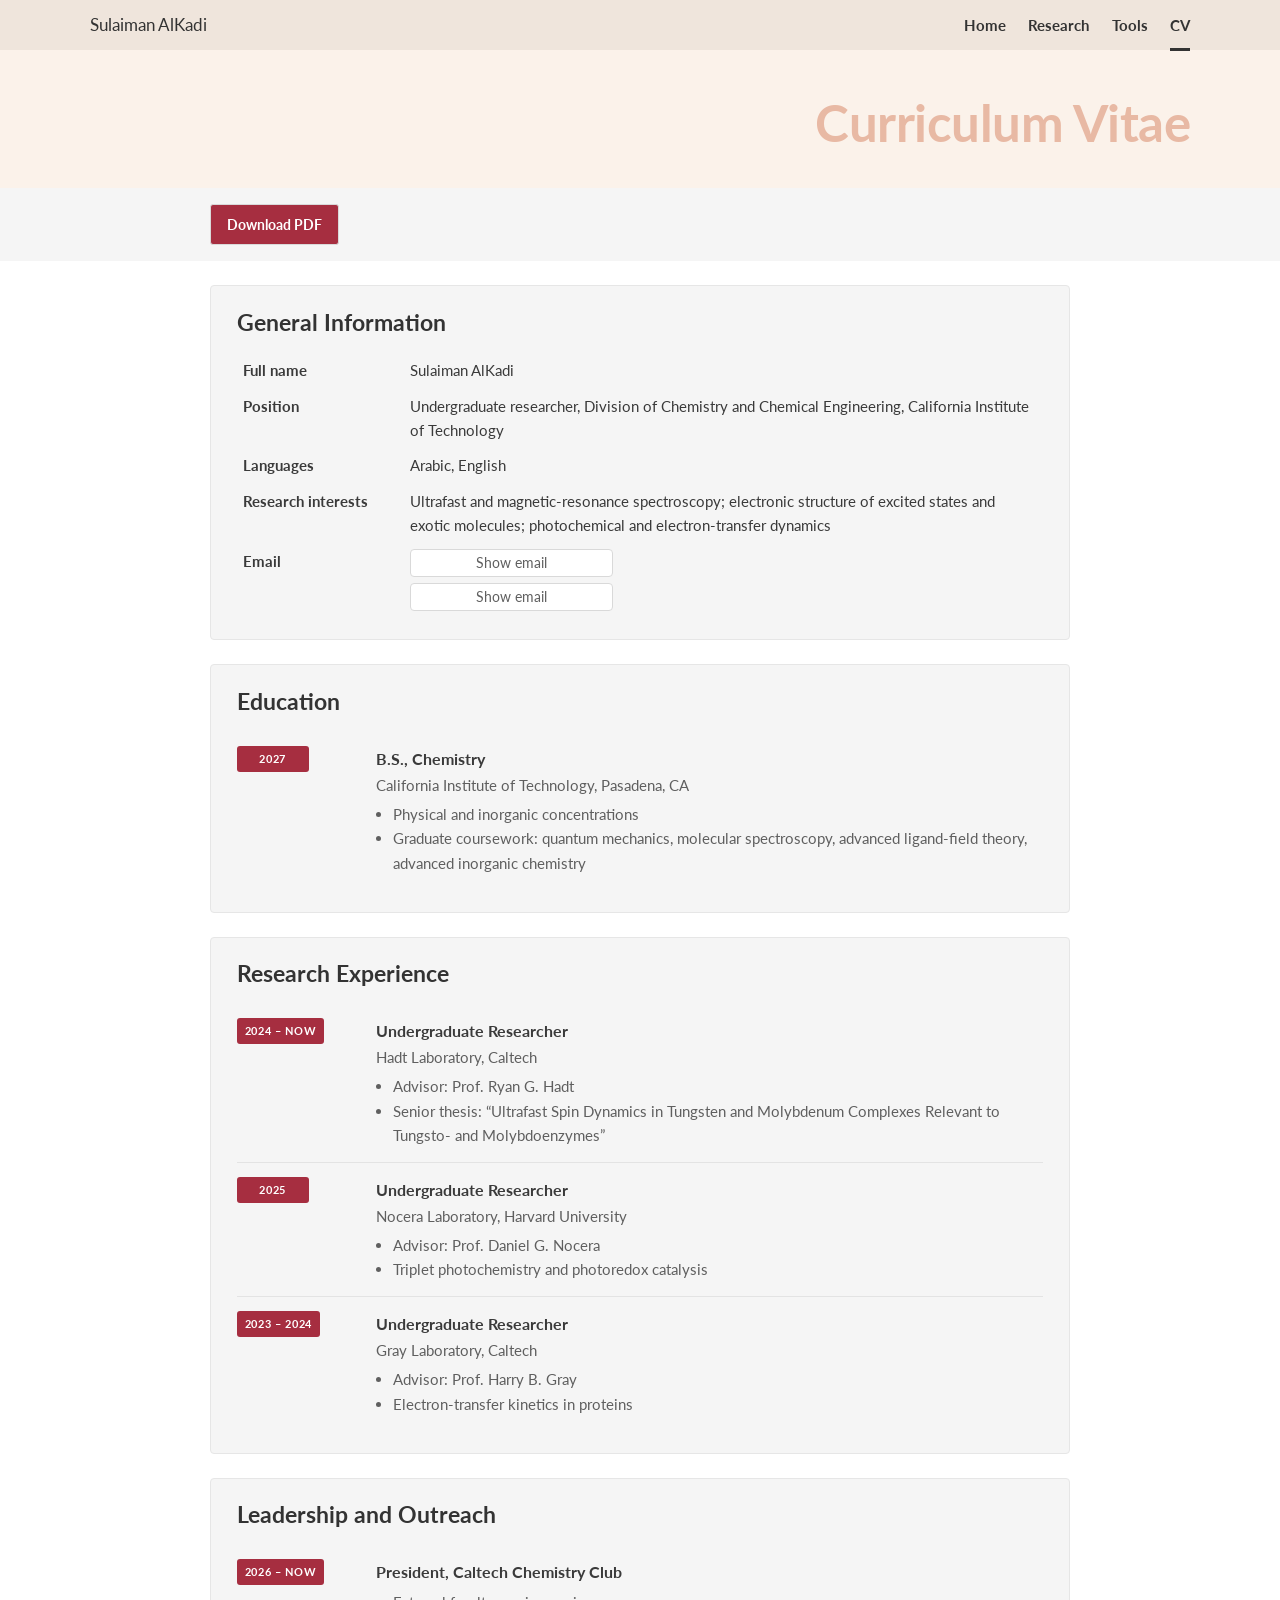
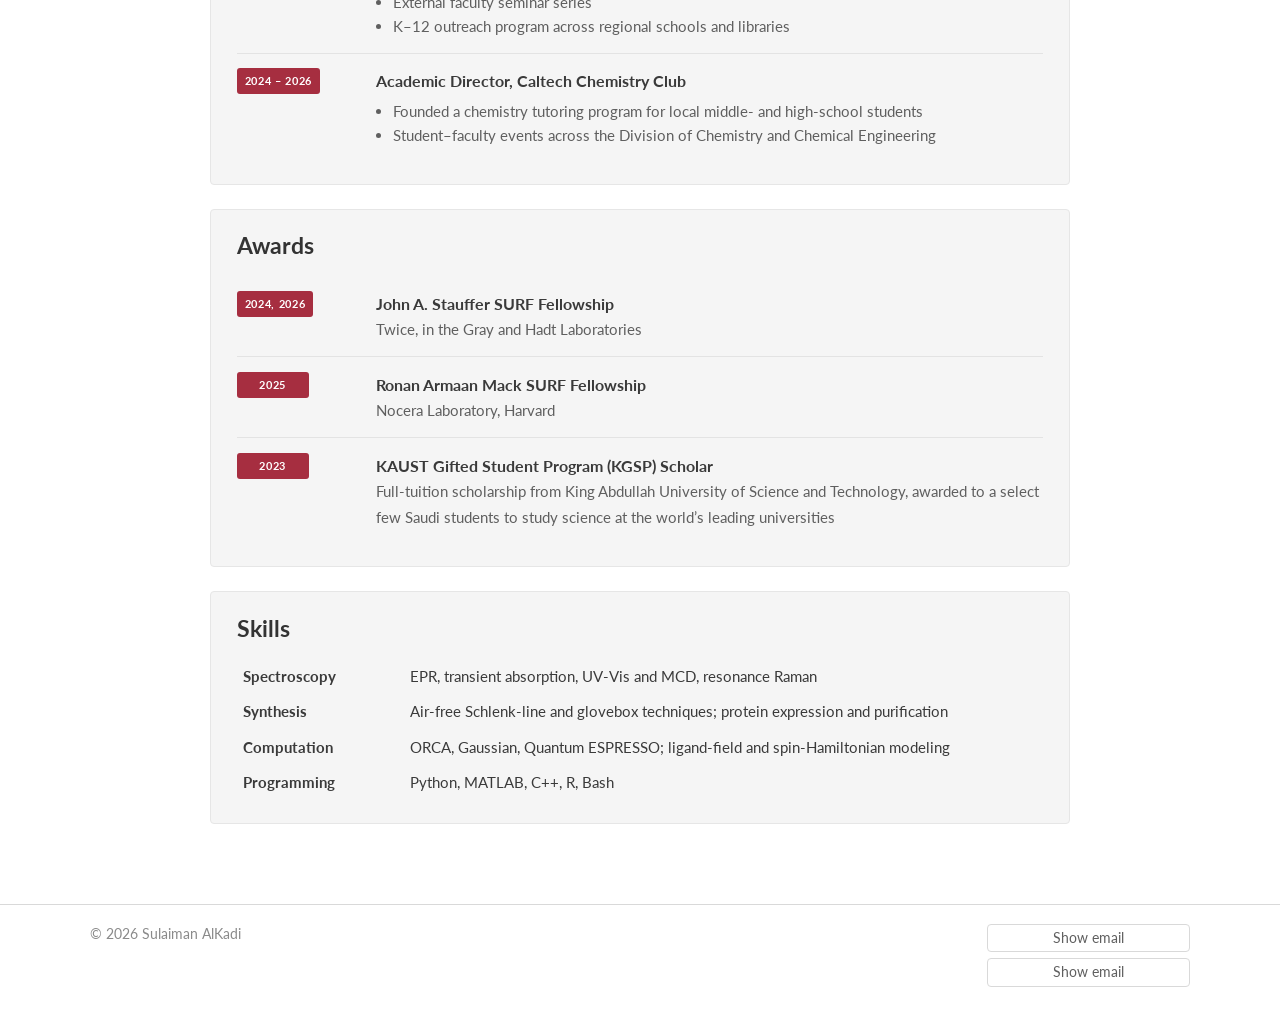
==== cv.html @ 79c08b64 "Personal website" ====
<!DOCTYPE html>
<html lang="en">
<head>
<meta charset="utf-8">
<meta name="viewport" content="width=device-width, initial-scale=1">
<title>Sulaiman AlKadi - CV</title>
<meta name="description" content="CV of Sulaiman AlKadi, chemistry undergraduate at Caltech: education, research experience, presentations, software, teaching, and service.">
<link rel="icon" href="favicon.ico" sizes="any">
<link rel="icon" type="image/png" sizes="48x48" href="favicon-48.png">
<link rel="apple-touch-icon" href="apple-touch-icon.png">
<link rel="preconnect" href="https://fonts.googleapis.com">
<link rel="preconnect" href="https://fonts.gstatic.com" crossorigin>
<link rel="stylesheet" href="https://fonts.googleapis.com/css2?family=Lato:ital,wght@0,400;0,700;1,400&family=IBM+Plex+Mono&display=swap">
<link rel="stylesheet" href="style.css?v=11">
</head>
<body>

<header class="topbar">
  <div class="wrap">
    <a class="brand" href="index.html">Sulaiman AlKadi</a>
    <nav aria-label="Site">
      <a href="index.html">Home</a>
      <a href="research.html">Research</a>
      <a href="tools.html">Tools</a>
      <a href="cv.html" aria-current="page">CV</a>
    </nav>
  </div>
</header>

<section class="title-band"><div class="wrap"><h1>Curriculum Vitae</h1></div></section>
<div class="strip"><div class="narrow cv-actions"><a class="btn" href="cv.pdf">Download PDF</a></div></div>

<main class="narrow cv">

  <section class="card">
    <h2>General Information</h2>
    <table>
      <tr><td>Full name</td><td>Sulaiman AlKadi</td></tr>
      <tr><td>Position</td><td>Undergraduate researcher, Division of Chemistry and Chemical Engineering, California Institute of Technology</td></tr>
      <tr><td>Languages</td><td>Arabic, English</td></tr>
      <tr><td>Research interests</td><td>Ultrafast and magnetic-resonance spectroscopy; electronic structure of excited states and exotic molecules; photochemical and electron-transfer dynamics</td></tr>
      <tr><td>Email</td><td><span class="email-stack"><span class="email-reveal" data-email="idakla.w.namialus|moc.liamg" tabindex="0"><span class="label">Show email</span><a class="addr" href="#">&nbsp;</a></span><span class="email-reveal" data-email="namialus|ude.hcetlac" tabindex="0"><span class="label">Show email</span><a class="addr" href="#">&nbsp;</a></span></span></td></tr>
    </table>
  </section>

  <section class="card">
    <h2>Education</h2>
    <div class="row"><span class="year">2027</span><div><b>B.S., Chemistry</b><span class="sub">California Institute of Technology, Pasadena, CA</span><ul><li>Physical and inorganic concentrations</li><li>Graduate coursework: quantum mechanics, molecular spectroscopy, advanced ligand-field theory, advanced inorganic chemistry</li></ul></div></div>
  </section>

  <section class="card">
    <h2>Research Experience</h2>
    <div class="row"><span class="year">2024 – now</span><div><b>Undergraduate Researcher</b><span class="sub">Hadt Laboratory, Caltech</span><ul><li>Advisor: Prof. Ryan G. Hadt</li><li>Senior thesis: “Ultrafast Spin Dynamics in Tungsten and Molybdenum Complexes Relevant to Tungsto- and Molybdoenzymes”</li></ul></div></div>
    <div class="row"><span class="year">2025</span><div><b>Undergraduate Researcher</b><span class="sub">Nocera Laboratory, Harvard University</span><ul><li>Advisor: Prof. Daniel G. Nocera</li><li>Triplet photochemistry and photoredox catalysis</li></ul></div></div>
    <div class="row"><span class="year">2023 – 2024</span><div><b>Undergraduate Researcher</b><span class="sub">Gray Laboratory, Caltech</span><ul><li>Advisor: Prof. Harry B. Gray</li><li>Electron-transfer kinetics in proteins</li></ul></div></div>
  </section>

  <section class="card">
    <h2>Leadership and Outreach</h2>
    <div class="row"><span class="year">2026 – now</span><div><b>President, Caltech Chemistry Club</b><ul><li>External faculty seminar series</li><li>K–12 outreach program across regional schools and libraries</li></ul></div></div>
    <div class="row"><span class="year">2024 – 2026</span><div><b>Academic Director, Caltech Chemistry Club</b><ul><li>Founded a chemistry tutoring program for local middle- and high-school students</li><li>Student–faculty events across the Division of Chemistry and Chemical Engineering</li></ul></div></div>
  </section>

  <section class="card">
    <h2>Awards</h2>
    <div class="row"><span class="year">2024, 2026</span><div><b>John A. Stauffer SURF Fellowship</b><span class="sub">Twice, in the Gray and Hadt Laboratories</span></div></div>
    <div class="row"><span class="year">2025</span><div><b>Ronan Armaan Mack SURF Fellowship</b><span class="sub">Nocera Laboratory, Harvard</span></div></div>
    <div class="row"><span class="year">2023</span><div><b>KAUST Gifted Student Program (KGSP) Scholar</b><span class="sub">Full-tuition scholarship from King Abdullah University of Science and Technology, awarded to a select few Saudi students to study science at the world’s leading universities</span></div></div>
  </section>

  <section class="card">
    <h2>Skills</h2>
    <table>
      <tr><td>Spectroscopy</td><td>EPR, transient absorption, UV-Vis and MCD, resonance Raman</td></tr>
      <tr><td>Synthesis</td><td>Air-free Schlenk-line and glovebox techniques; protein expression and purification</td></tr>
      <tr><td>Computation</td><td>ORCA, Gaussian, Quantum ESPRESSO; ligand-field and spin-Hamiltonian modeling</td></tr>
      <tr><td>Programming</td><td>Python, MATLAB, C++, R, Bash</td></tr>
    </table>
  </section>

</main>

<footer><div class="wrap"><span>© 2026 Sulaiman AlKadi</span><span><span class="email-stack"><span class="email-reveal" data-email="idakla.w.namialus|moc.liamg" tabindex="0"><span class="label">Show email</span><a class="addr" href="#">&nbsp;</a></span><span class="email-reveal" data-email="namialus|ude.hcetlac" tabindex="0"><span class="label">Show email</span><a class="addr" href="#">&nbsp;</a></span></span></span></div></footer>
<script src="email.js?v=1"></script>
<script data-goatcounter="https://salkadi.goatcounter.com/count" async src="//gc.zgo.at/count.js"></script>
</body>
</html>
---- style.css ----
/* Sulaiman AlKadi — site stylesheet */
:root {
  --bar: #efe5dc;          /* top bar */
  --band: #fbf2ea;         /* page-title / home band */
  --disc: #f3c9b1;         /* circle behind the portrait */
  --paper: #ffffff;
  --panel: #f5f5f5;        /* grey info strip, cv cards */
  --ink: #3a3a3a;
  --ink-2: #5f5f5f;
  --ink-3: #8a8a8a;
  --rule: #d9d9d9;
  --heading: #333333;
  --title-faint: #e8b9a4;  /* big faint page title on the band */
  --link: #8a2536;
  --accent: #a62e40;
  --icon: #b5603f;         /* round social icons */
  --sans: "Lato", "Segoe UI", Helvetica, Arial, sans-serif;
  --mono: "IBM Plex Mono", Consolas, monospace;
  color-scheme: light;
}

* { box-sizing: border-box; }
[hidden] { display: none !important; }
html { scroll-behavior: smooth; }
body { margin: 0; background: var(--paper); color: var(--ink); font-family: var(--sans); font-size: 16px; line-height: 1.6; -webkit-font-smoothing: antialiased; }
a { color: var(--link); text-decoration: none; }
a:hover { text-decoration: underline; }
a:focus-visible, button:focus-visible { outline: 2px solid var(--accent); outline-offset: 2px; }
p { margin: 0 0 1em; }
h1, h2, h3 { font-family: var(--sans); color: var(--heading); font-weight: 700; line-height: 1.2; margin: 0; }

.wrap { width: min(1100px, calc(100% - 3rem)); margin: 0 auto; }
.narrow { width: min(860px, calc(100% - 3rem)); margin: 0 auto; }

/* text the owner fills in */
.fill { color: var(--ink-3); font-style: italic; border-bottom: 1px dashed #c9c9c9; }

/* ---------- top bar ---------- */
.topbar { background: var(--bar); position: sticky; top: 0; z-index: 10; }
.topbar .wrap { display: flex; justify-content: space-between; align-items: center; height: 50px; gap: 1rem; }
.topbar .brand { font-family: var(--sans); font-size: 1.05rem; color: var(--heading); }
.topbar .brand:hover { text-decoration: none; }
.topbar nav { display: flex; gap: 1.4rem; font-size: .95rem; font-weight: 700; }
.topbar nav a { color: var(--heading); padding: 14px 0 11px; border-bottom: 3px solid transparent; }
.topbar nav a:hover { text-decoration: none; color: #000; }
.topbar nav a[aria-current="page"] { border-bottom-color: var(--heading); }
@media (max-width: 640px) {
  .topbar nav { gap: .9rem; font-size: .85rem; }
  /* phones: the nav takes its own row under the name (it was wider than the screen) */
  .topbar .wrap { flex-wrap: wrap; height: auto; row-gap: 0; padding-top: .45rem; }
  .topbar nav { width: 100%; justify-content: space-between; gap: .4rem; }
  .topbar nav a { padding: 8px 0 7px; }
}

/* ---------- home band ---------- */
.home-band { background: var(--band); padding: 3.5rem 0 3rem; }
.home-band .wrap { display: grid; grid-template-columns: 1fr 1.1fr; gap: 3rem; align-items: start; }
.who { text-align: center; }
.disc { width: 300px; height: 300px; border-radius: 50%; background: var(--disc); margin: 0 auto 2rem; display: grid; place-items: center; }
.portrait { width: 245px; height: 245px; border-radius: 50%; object-fit: cover; display: block; }
.portrait.placeholder { background: #fff8f3; color: var(--ink-3); font-size: .85rem; display: grid; place-items: center; text-align: center; padding: 1rem; line-height: 1.4; }
.who h1 { font-size: 2.6rem; letter-spacing: -.01em; margin-bottom: 1rem; }
.who .line { font-size: 1.15rem; font-weight: 700; color: var(--ink-3); margin: 0 0 .3rem; }
.who .line a { color: #1f5fbf; }
.greet h2 { font-size: 2.4rem; color: var(--ink-3); margin-bottom: 1.6rem; }
.greet p { font-size: 1.15rem; line-height: 1.75; }
@media (max-width: 820px) { .home-band .wrap { grid-template-columns: 1fr; } .disc { width: 240px; height: 240px; } .portrait { width: 196px; height: 196px; } }

/* ---------- social icons ---------- */
.social { display: flex; justify-content: center; gap: 1.6rem; padding: 2.4rem 0 1.4rem; }
.social a { width: 54px; height: 54px; border-radius: 50%; background: var(--icon); color: #fff; display: grid; place-items: center; font-family: var(--sans); font-size: 1.15rem; font-weight: 700; }
.social a:hover { text-decoration: none; background: var(--accent); }
.social a svg { width: 26px; height: 26px; fill: #fff; }

/* ---------- two-column home sections ---------- */
.two { display: grid; grid-template-columns: 1fr 1fr; gap: 3rem; padding: 2rem 0; }
.two h2 { font-size: 1.6rem; text-align: center; margin-bottom: 1.2rem; }
.two ul { margin: 0; padding-left: 1.1rem; }
.two li { margin-bottom: .45rem; font-weight: 700; }
.two li a { color: var(--ink); }
.edu { list-style: none; padding: 0; }
.edu li { font-weight: 400; margin-bottom: 1rem; }
.edu b { display: block; }
.edu small { color: var(--ink-2); font-size: .9rem; display: block; }
@media (max-width: 820px) { .two { grid-template-columns: 1fr; } }

.labelled { display: grid; grid-template-columns: 1fr 2fr; gap: 3rem; padding: 2rem 0; border-top: 1px solid var(--rule); }
.labelled h2 { font-size: 1.6rem; text-align: center; padding: .8rem 0; border-top: 2px solid #eee; border-bottom: 2px solid #eee; align-self: start; }
.labelled ul { margin: 0; padding-left: 1.1rem; }
.labelled li { margin-bottom: .9rem; }
.labelled li b { display: block; }
.labelled li small { color: var(--ink-2); font-size: .9rem; }
@media (max-width: 820px) { .labelled { grid-template-columns: 1fr; gap: 1rem; } }

/* ---------- page title band ---------- */
.title-band { background: var(--band); padding: 2.6rem 0 2.2rem; }
.title-band .wrap { text-align: right; }
.title-band h1 { font-size: 3.2rem; color: var(--title-faint); letter-spacing: -.01em; }
.strip { background: var(--panel); padding: 1rem 0; font-size: .95rem; color: var(--ink-2); }

/* ---------- research entries ---------- */
.entry { padding: 2.4rem 0 1.4rem; }
.entry > h2 { font-size: 2rem; padding: .6rem 0; border-top: 2px solid #e6e6e6; border-bottom: 2px solid #e6e6e6; margin-bottom: 1.6rem; }
.entry .cols { display: grid; grid-template-columns: 1.15fr 1fr; gap: 2.5rem; align-items: start; }
.entry .cols.flip { grid-template-columns: 1fr 1.15fr; }
.entry .cols.flip .text { order: 2; }
.entry .text p { text-align: justify; hyphens: auto; }
.entry figure { margin: 0; text-align: center; }
.entry figure img { max-width: 100%; height: auto; }
.entry figure canvas.anim { display: block; width: 100%; aspect-ratio: 4 / 3; }
.entry figure .figbox { border: 1px dashed #cfcfcf; background: #fafafa; aspect-ratio: 4 / 3; display: grid; place-items: center; color: var(--ink-3); font-size: .9rem; font-style: italic; padding: 1rem; }
.entry figcaption { font-size: .85rem; color: var(--ink-2); margin-top: .6rem; }
.entry figcaption b { color: var(--ink); }
@media (max-width: 820px) { .entry .cols, .entry .cols.flip { grid-template-columns: 1fr; } .entry .cols.flip .text { order: 0; } }

/* ---------- publications / notes ---------- */
.pubs { padding: 1.5rem 0 2rem; }
.pubs h2 { font-size: 1.5rem; margin: 1.8rem 0 .8rem; padding-bottom: .4rem; border-bottom: 2px solid #e6e6e6; }
.pubs ol { margin: 0; padding-left: 1.4rem; }
.pubs li { margin-bottom: .9rem; }
.pubs li b { display: block; }
.pubs li b a { color: var(--heading); text-decoration: underline; }
.pubs li small { color: var(--ink-2); font-size: .9rem; }
.pubs li .links { font-size: .85rem; }
.pubs li .links a { margin-right: .8rem; }

/* ---------- software ---------- */
.tools { padding: 1.5rem 0 2rem; }
.tool { display: grid; grid-template-columns: 220px 1fr; gap: 2rem; padding: 1.8rem 0; border-bottom: 1px solid var(--rule); }
.tool:last-child { border-bottom: 0; }
.tool h2 { font-size: 1.45rem; }
.tool .meta { font-size: .85rem; color: var(--ink-2); margin-top: .4rem; line-height: 1.5; }
.tool .meta code { font-family: var(--mono); font-size: .8rem; background: var(--panel); padding: .1rem .35rem; border-radius: 3px; }
.tool .links { margin-top: .6rem; display: flex; flex-wrap: wrap; gap: .5rem; }
.tool .links a { font-size: .85rem; font-weight: 700; border: 1px solid var(--rule); border-radius: 3px; padding: .25rem .6rem; color: var(--heading); }
.tool .links a.live { background: var(--accent); border-color: var(--accent); color: #fff; }
.tool .links a:hover { text-decoration: none; border-color: var(--heading); }
.tool .body p { text-align: justify; hyphens: auto; }
.tool .body p:last-child { margin-bottom: 0; }
@media (max-width: 820px) { .tool { grid-template-columns: 1fr; gap: .8rem; } }

/* ---------- cv ---------- */
.cv { padding: 1.5rem 0 2rem; display: grid; gap: 1.5rem; }
.card { background: var(--panel); border: 1px solid #e6e6e6; border-radius: 4px; padding: 1.4rem 1.6rem; }
.card h2 { font-size: 1.45rem; margin-bottom: 1rem; }
.card table { width: 100%; border-collapse: collapse; font-size: .95rem; }
.card td { padding: .35rem .4rem; vertical-align: top; }
.card td:first-child { font-weight: 700; width: 11em; }
@media (max-width: 520px) {
  .card { padding: 1rem 1rem; }
  .card td { display: block; padding: .1rem 0; }
  .card td:first-child { width: auto; padding-top: .55rem; }
}
.row { display: grid; grid-template-columns: 120px 1fr; gap: 1.2rem; padding: .9rem 0; border-bottom: 1px solid #e3e3e3; }
.row:last-child { border-bottom: 0; }
.row .year { font-size: .7rem; font-weight: 700; letter-spacing: .06em; text-transform: uppercase; color: #fff; background: var(--accent); border-radius: 3px; padding: .25rem .5rem; text-align: center; align-self: start; justify-self: start; min-width: 72px; }
.row b { display: block; }
.row ul { margin: .3rem 0 0; padding-left: 1.1rem; color: var(--ink-2); font-size: .95rem; }
.row .sub { color: var(--ink-2); font-size: .95rem; }
.cv-actions { display: flex; gap: 1rem; align-items: center; font-size: .95rem; }
.cv-actions a.btn { background: var(--accent); color: #fff; padding: .5rem 1rem; border-radius: 3px; font-weight: 700; }
.cv-actions a.btn:hover { text-decoration: none; background: var(--link); }
@media (max-width: 640px) { .row { grid-template-columns: 1fr; gap: .4rem; } }

/* ---------- footer ---------- */
footer { border-top: 1px solid var(--rule); margin-top: 3rem; padding: 1.2rem 0 2.5rem; font-size: .85rem; color: var(--ink-3); }
footer .wrap { display: flex; justify-content: space-between; flex-wrap: wrap; gap: .5rem 1.5rem; }

/* ---------- SuperSpinner demo page ---------- */
.ss-controls { display: flex; flex-wrap: wrap; gap: .8rem 1.4rem; align-items: center; margin: 1.6rem 0 1rem; }
.ss-controls label { font-size: .9rem; color: var(--ink-2); display: inline-flex; align-items: center; gap: .4rem; }
.ss-controls input[type="checkbox"] { accent-color: var(--accent); }
.btn { display: inline-flex; align-items: center; padding: .5rem 1rem; border: 1px solid var(--rule); border-radius: 3px; font-family: var(--sans); font-size: .9rem; font-weight: 700; color: var(--heading); background: #fff; cursor: pointer; }
.btn.primary { background: var(--accent); border-color: var(--accent); color: #fff; }
.btn.primary:hover { background: var(--link); }
.btn:disabled { opacity: .5; cursor: default; }
.ss-status { font-family: var(--mono); font-size: .78rem; color: var(--ink-3); margin: 0 0 1rem; min-height: 1.2em; }
.ss-grid { display: grid; grid-template-columns: minmax(0, 3fr) minmax(280px, 2fr); gap: 2rem; align-items: start; }
.ss-plot { background: #fff; border: 1px solid var(--rule); padding: .4rem; }
.ss-canvas { display: block; width: 100%; height: 380px; }
.ss-note, .ss-time { font-family: var(--mono); font-size: .74rem; color: var(--ink-3); margin: .6rem 0 0; }
.ss-table { width: 100%; border-collapse: collapse; font-size: .9rem; font-variant-numeric: tabular-nums; }
.ss-table th, .ss-table td { text-align: left; padding: .4rem .5rem; border-bottom: 1px solid var(--rule); vertical-align: top; }
.ss-table thead th { font-size: .7rem; text-transform: uppercase; letter-spacing: .08em; color: var(--ink-3); }
.ss-table tbody th { font-weight: 700; color: var(--ink-2); }
.ss-table td { font-family: var(--mono); font-size: .84rem; }
.ss-table td.ok { color: var(--ink); }
.ss-table td.miss { color: var(--accent); }
.ss-how { margin: 2rem 0 0; color: var(--ink-2); font-size: .95rem; max-width: 760px; }
.ss-how h2 { font-size: 1.2rem; margin-bottom: .6rem; }
.ss-how p { text-align: justify; }
@media (max-width: 820px) { .ss-grid { grid-template-columns: 1fr; } .ss-canvas { height: 320px; } }
/* tokens the demo script reads */
:root { --grid: #e9e9e9; --trace: #a62e40; --ink-3: #8a8a8a; --accent-ink: #8a2536; }

/* ---------- tool write-up pages (Starling) ---------- */
.writeup { padding: 1rem 0 2rem; }
.writeup h2 { font-size: 1.7rem; padding: .5rem 0; border-top: 2px solid #e6e6e6; border-bottom: 2px solid #e6e6e6; margin: 2.2rem 0 1.2rem; }
.writeup h3 { font-size: 1.15rem; margin: 1.4rem 0 .6rem; }
.writeup p { text-align: justify; hyphens: auto; }
.writeup ul { padding-left: 1.2rem; }
.writeup li { margin-bottom: .5rem; }
.writeup code { font-family: var(--mono); font-size: .85em; background: var(--panel); padding: .1rem .3rem; border-radius: 3px; }
.writeup figure { margin: 1.4rem 0; text-align: center; }
.writeup figure img { max-width: 100%; height: auto; border: 1px solid var(--rule); }
.writeup figcaption { font-size: .85rem; color: var(--ink-2); margin-top: .6rem; text-align: left; }
.writeup .shots { display: grid; grid-template-columns: 1fr 1fr; gap: 1rem; }
.writeup .shots figure { margin: 0; }
.tbl { width: 100%; border-collapse: collapse; font-size: .92rem; margin: .8rem 0 1.2rem; font-variant-numeric: tabular-nums; }
.tbl th, .tbl td { text-align: left; padding: .4rem .6rem; border-bottom: 1px solid var(--rule); vertical-align: top; }
.tbl thead th { font-size: .75rem; text-transform: uppercase; letter-spacing: .06em; color: var(--ink-3); }
.tbl td.num { font-family: var(--mono); font-size: .85rem; }
.tbl-wrap { overflow-x: auto; }
.embed { border: 1px solid var(--rule); background: #fafafa; margin: 1rem 0 .4rem; }
.embed iframe { display: block; width: 100%; height: 1800px; border: 0; }
.embed-note { font-size: .85rem; color: var(--ink-3); margin: 0 0 1rem; }
@media (max-width: 820px) { .writeup .shots { grid-template-columns: 1fr; } .embed iframe { height: 2600px; } }

/* ---------- step scaffolding shared with the Starling app ---------- */
.step { padding: 2rem 0 .5rem; border-top: 1px solid var(--rule); }
.step:first-of-type { border-top: 0; }
.step > h2 { font-size: 1.45rem; display: flex; align-items: baseline; gap: .6rem; }
.step > h2 .n { font-family: var(--sans); font-size: .95rem; color: #fff; background: var(--accent); border-radius: 3px; padding: .1rem .5rem; line-height: 1.5; }
.step > .lede { color: var(--ink-2); font-size: .95rem; margin: .5rem 0 1.1rem; max-width: 72ch; }
.step code { font-family: var(--mono); font-size: .85em; background: var(--panel); padding: .05rem .3rem; }
.dropzone { border: 2px dashed #cdbfb4; background: var(--band); border-radius: 5px; padding: 2.2rem 1rem; text-align: center; cursor: pointer; transition: background .12s; }
.dropzone:hover, .dropzone.hot { background: #f7e8dc; border-color: var(--accent); }
.dropzone b { display: block; font-size: 1.1rem; margin-bottom: .3rem; color: var(--heading); }
.dropzone span { font-size: .85rem; color: var(--ink-2); font-family: var(--mono); }
.loadrow { display: flex; flex-wrap: wrap; gap: .6rem; margin-top: .9rem; align-items: center; }
.btn.sm { padding: .3rem .65rem; font-size: .8rem; }
.btn:hover:not(:disabled) { border-color: var(--heading); }
.optrow { display: flex; flex-wrap: wrap; gap: .7rem 1.5rem; align-items: center; margin: .6rem 0 1rem; }
.optrow label { font-size: .9rem; color: var(--ink-2); display: inline-flex; align-items: center; gap: .4rem; cursor: pointer; }
.optrow input[type=checkbox] { accent-color: var(--accent); width: 15px; height: 15px; cursor: pointer; }
.optrow input[type=number], .optrow select { font-family: var(--mono); font-size: .82rem; padding: .25rem .4rem; border: 1px solid var(--rule); border-radius: 3px; background: #fff; }
.optrow input[type=number] { width: 6.5rem; }
.optrow select { font-family: var(--sans); font-size: .88rem; }
.grid2 { display: grid; grid-template-columns: minmax(0, 3fr) minmax(260px, 2fr); gap: 1.8rem; align-items: start; }
.plot { background: #fff; border: 1px solid var(--rule); padding: .4rem; }
.plot canvas { display: block; width: 100%; height: 380px; }
.cap { font-family: var(--mono); font-size: .74rem; color: var(--ink-3); margin: .5rem 0 .4rem; }
table.t { width: 100%; border-collapse: collapse; font-size: .9rem; font-variant-numeric: tabular-nums; }
table.t th, table.t td { text-align: left; padding: .42rem .5rem; border-bottom: 1px solid var(--rule); vertical-align: top; }
table.t thead th { font-size: .7rem; text-transform: uppercase; letter-spacing: .08em; color: var(--ink-3); font-weight: 700; }
table.t tbody th { font-weight: 700; color: var(--ink-2); }
table.t td { font-family: var(--mono); font-size: .84rem; }
table.t td.ok { color: var(--ink); } table.t td.miss { color: var(--accent); }
table.t .src { font-size: .68rem; color: var(--ink-3); font-family: var(--sans); text-transform: uppercase; letter-spacing: .05em; }
.muted { color: var(--ink-3); font-family: var(--sans); }
.note { font-size: .88rem; padding: .5rem .8rem; margin: .5rem 0; border-left: 3px solid #8a5d12; background: var(--panel); line-height: 1.5; }
.note.ok { border-left-color: #2e7d55; }
details.adv { margin: .8rem 0 1rem; border: 1px solid var(--rule); border-radius: 4px; background: var(--panel); }
details.adv > summary { cursor: pointer; padding: .5rem .8rem; font-size: .85rem; font-weight: 700; color: var(--ink-2); list-style: none; }
details.adv > summary::-webkit-details-marker { display: none; }
details.adv > summary:before { content: "\25B8  "; color: var(--ink-3); }
details.adv[open] > summary:before { content: "\25BE  "; }
details.adv .inner { padding: .2rem .9rem .8rem; }
details.adv pre { font-family: var(--mono); font-size: .8rem; background: #fff; border: 1px solid var(--rule); padding: .7rem .9rem; overflow-x: auto; margin: .4rem 0 .6rem; }
.ss-status.ok { color: #2e7d55; } .ss-status.bad { color: #a53c2a; }
@media (max-width: 820px) { .grid2 { grid-template-columns: 1fr; } .plot canvas { height: 320px; } }


/* ---------- opening cover (home page, once per session) ---------- */
#cover { display: none; position: fixed; left: 0; right: 0; top: 50px; bottom: 0; z-index: 9;
  background: #e5703c; opacity: 1; transition: opacity .9s ease; }
html.cover-on { overflow: hidden; }
html.cover-on #cover { display: block; }
#cover.leaving { opacity: 0; pointer-events: none; }
#cover canvas { position: absolute; inset: 0; width: 100%; height: 100%; display: block; cursor: crosshair; touch-action: none; }
.cover-text { position: absolute; left: 50%; top: 45%; transform: translate(-50%, -50%); width: min(660px, calc(100% - 3rem));
  text-align: center; pointer-events: none; }
.cover-text h1 { font-size: clamp(2.2rem, 5vw, 3.1rem); letter-spacing: -.01em; margin: 0 0 1.1rem; color: var(--heading); }
.cover-text p { font-size: 1.06rem; line-height: 1.7; color: var(--ink); margin: 0; }
.cover-text p b { color: var(--heading); }
.cover-text .coarse { display: none; }
@media (pointer: coarse) { .cover-text .fine { display: none; } .cover-text .coarse { display: inline; } }
.cover-foot { position: absolute; left: 0; right: 0; bottom: 20px; display: flex; justify-content: center; pointer-events: none; }
.cover-enter { pointer-events: auto; font: 700 .95rem var(--sans); color: var(--heading); background: none; border: 0;
  padding: .35rem 1rem; cursor: pointer; display: flex; flex-direction: column; align-items: center; gap: .4rem; }
.cover-enter:hover { color: var(--accent); }
.cover-enter .bar { width: 110px; height: 2px; background: rgba(51,51,51,.18); overflow: hidden; }
.cover-enter .bar i { display: block; height: 100%; background: var(--accent); transform: scaleX(0); transform-origin: left; }
@media (max-width: 640px) { .cover-text { top: 42%; } .cover-text p { font-size: .98rem; } }
@media (prefers-reduced-motion: reduce) { #cover { display: none !important; } html.cover-on { overflow: auto; } }

/* ---------- email blocks: "Show email" until hovered, focused or tapped ---------- */
.email-stack { display: inline-flex; flex-direction: column; align-items: stretch; gap: .35rem; vertical-align: top; }
p .email-stack { display: flex; width: max-content; margin-top: .5rem; }
.email-reveal { display: inline-grid; cursor: pointer; font-size: .9rem; line-height: 1.4;
  border: 1px solid var(--rule); border-radius: 4px; background: #fff; padding: .2rem .65rem; }
.email-reveal > * { grid-area: 1 / 1; transition: opacity .15s ease; }
.email-reveal .label { color: var(--ink-2); justify-self: center; }
.email-reveal .addr { justify-self: center; }
.email-reveal .addr { opacity: 0; pointer-events: none; color: var(--link); }
.email-reveal:hover .label, .email-reveal:focus-within .label, .email-reveal.open .label { opacity: 0; }
.email-reveal:hover .addr, .email-reveal:focus-within .addr, .email-reveal.open .addr { opacity: 1; pointer-events: auto; }
.email-reveal:hover, .email-reveal:focus-within, .email-reveal.open { border-color: var(--link); }
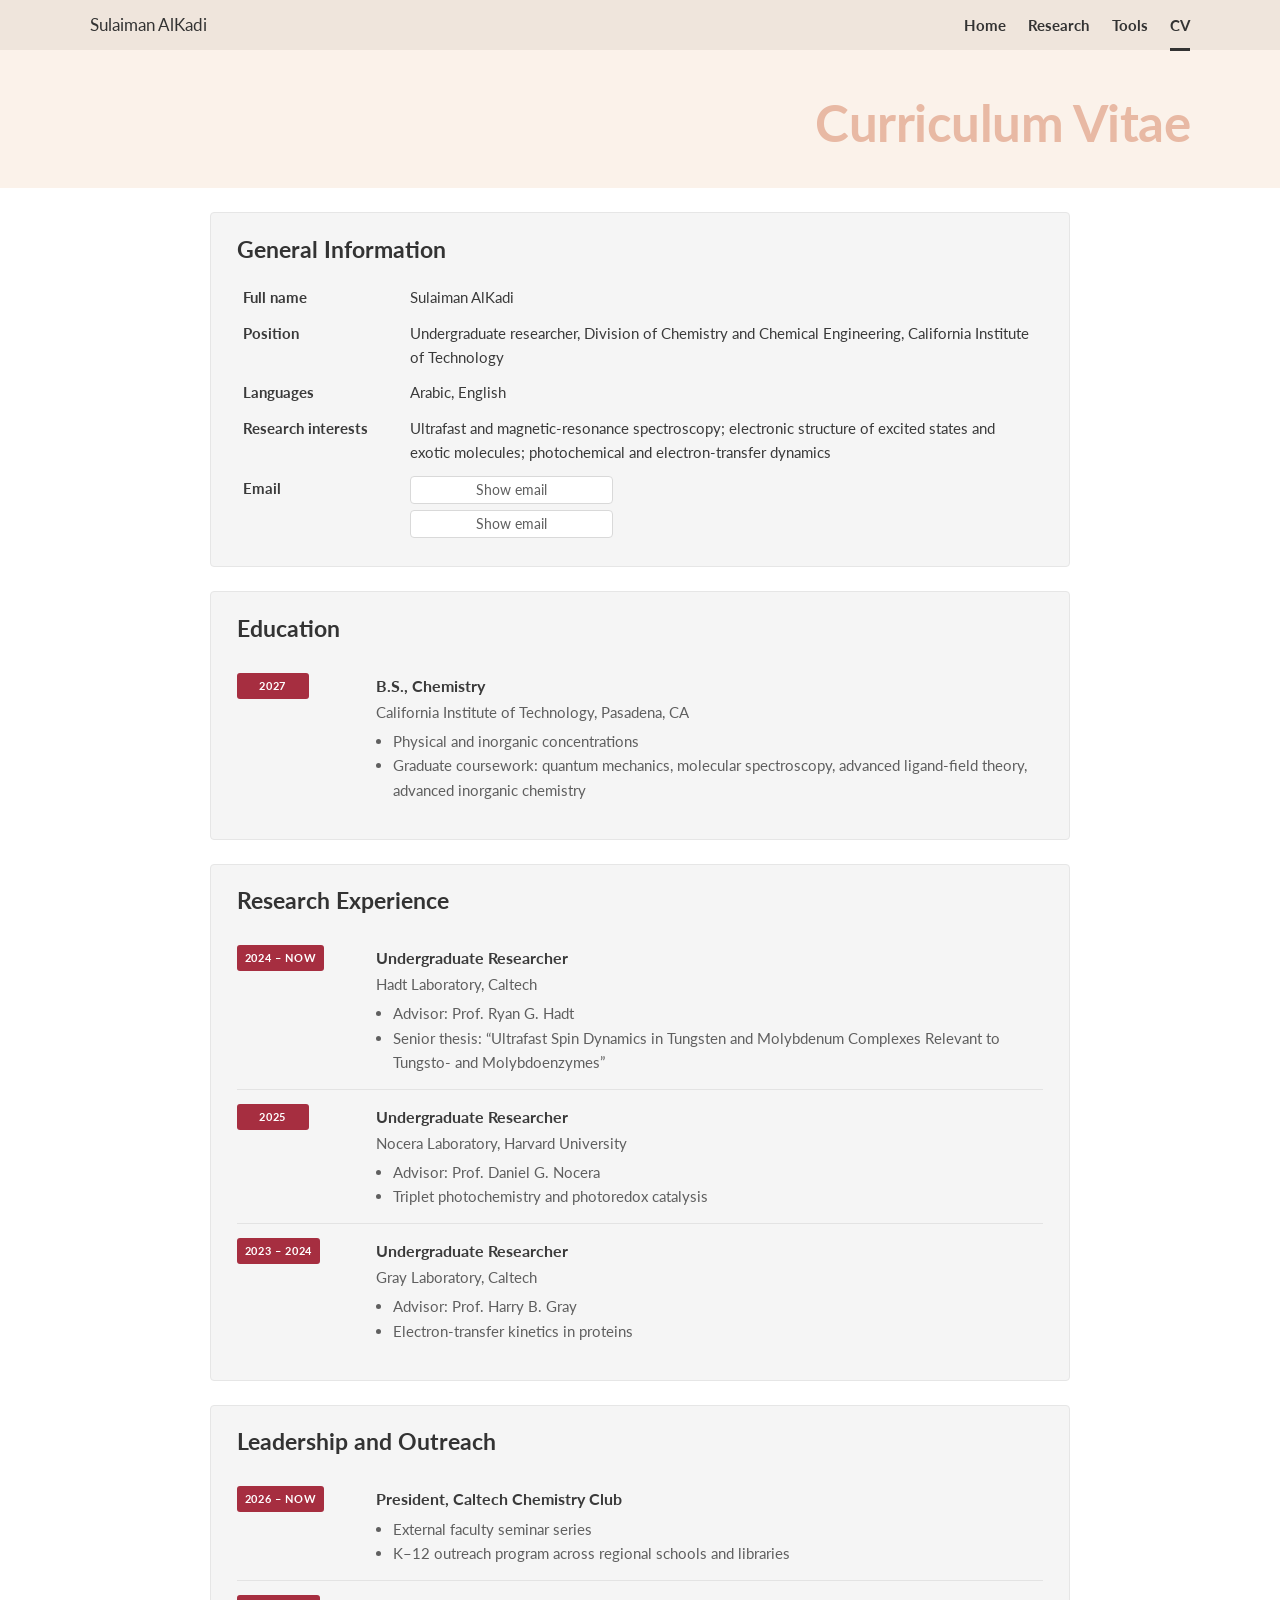
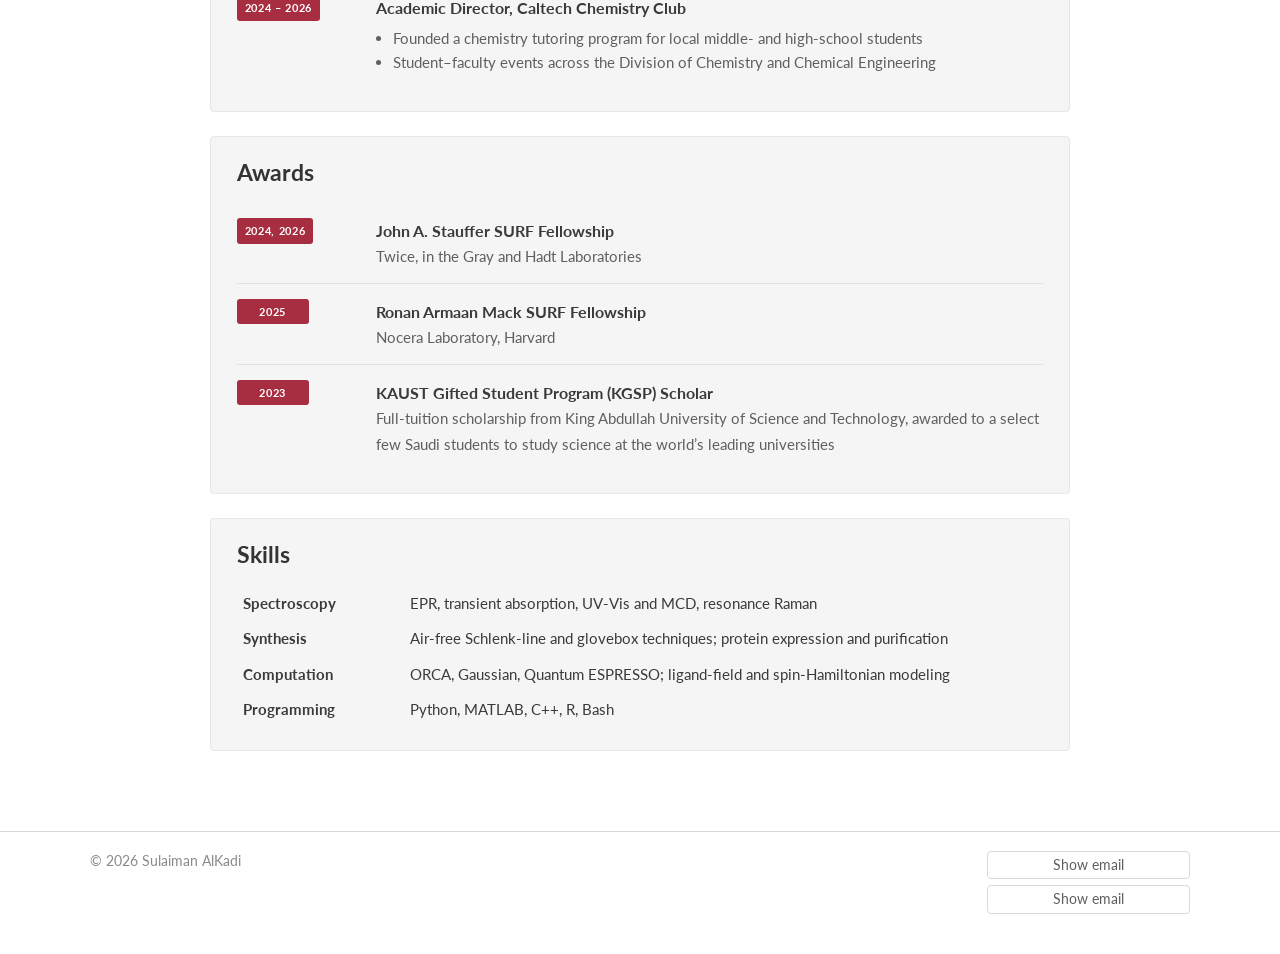
==== commit f5961796: "Remove CV download" ====
--- a/cv.html
+++ b/cv.html
@@ -28,7 +28,6 @@
 </header>
 
 <section class="title-band"><div class="wrap"><h1>Curriculum Vitae</h1></div></section>
-<div class="strip"><div class="narrow cv-actions"><a class="btn" href="cv.pdf">Download PDF</a></div></div>
 
 <main class="narrow cv">
 
@@ -39,7 +38,7 @@
       <tr><td>Position</td><td>Undergraduate researcher, Division of Chemistry and Chemical Engineering, California Institute of Technology</td></tr>
       <tr><td>Languages</td><td>Arabic, English</td></tr>
       <tr><td>Research interests</td><td>Ultrafast and magnetic-resonance spectroscopy; electronic structure of excited states and exotic molecules; photochemical and electron-transfer dynamics</td></tr>
-      <tr><td>Email</td><td><span class="email-stack"><span class="email-reveal" data-email="idakla.w.namialus|moc.liamg" tabindex="0"><span class="label">Show email</span><a class="addr" href="#">&nbsp;</a></span><span class="email-reveal" data-email="namialus|ude.hcetlac" tabindex="0"><span class="label">Show email</span><a class="addr" href="#">&nbsp;</a></span></span></td></tr>
+      <tr><td>Email</td><td><span class="email-stack"><span data-goatcounter-click="show-email" data-goatcounter-title="Show email" class="email-reveal" data-email="idakla.w.namialus|moc.liamg" tabindex="0"><span class="label">Show email</span><a class="addr" href="#">&nbsp;</a></span><span data-goatcounter-click="show-email" data-goatcounter-title="Show email" class="email-reveal" data-email="namialus|ude.hcetlac" tabindex="0"><span class="label">Show email</span><a class="addr" href="#">&nbsp;</a></span></span></td></tr>
     </table>
   </section>
 
@@ -80,7 +79,7 @@
 
 </main>
 
-<footer><div class="wrap"><span>© 2026 Sulaiman AlKadi</span><span><span class="email-stack"><span class="email-reveal" data-email="idakla.w.namialus|moc.liamg" tabindex="0"><span class="label">Show email</span><a class="addr" href="#">&nbsp;</a></span><span class="email-reveal" data-email="namialus|ude.hcetlac" tabindex="0"><span class="label">Show email</span><a class="addr" href="#">&nbsp;</a></span></span></span></div></footer>
+<footer><div class="wrap"><span>© 2026 Sulaiman AlKadi</span><span><span class="email-stack"><span data-goatcounter-click="show-email" data-goatcounter-title="Show email" class="email-reveal" data-email="idakla.w.namialus|moc.liamg" tabindex="0"><span class="label">Show email</span><a class="addr" href="#">&nbsp;</a></span><span data-goatcounter-click="show-email" data-goatcounter-title="Show email" class="email-reveal" data-email="namialus|ude.hcetlac" tabindex="0"><span class="label">Show email</span><a class="addr" href="#">&nbsp;</a></span></span></span></div></footer>
 <script src="email.js?v=1"></script>
 <script data-goatcounter="https://salkadi.goatcounter.com/count" async src="//gc.zgo.at/count.js"></script>
 </body>
